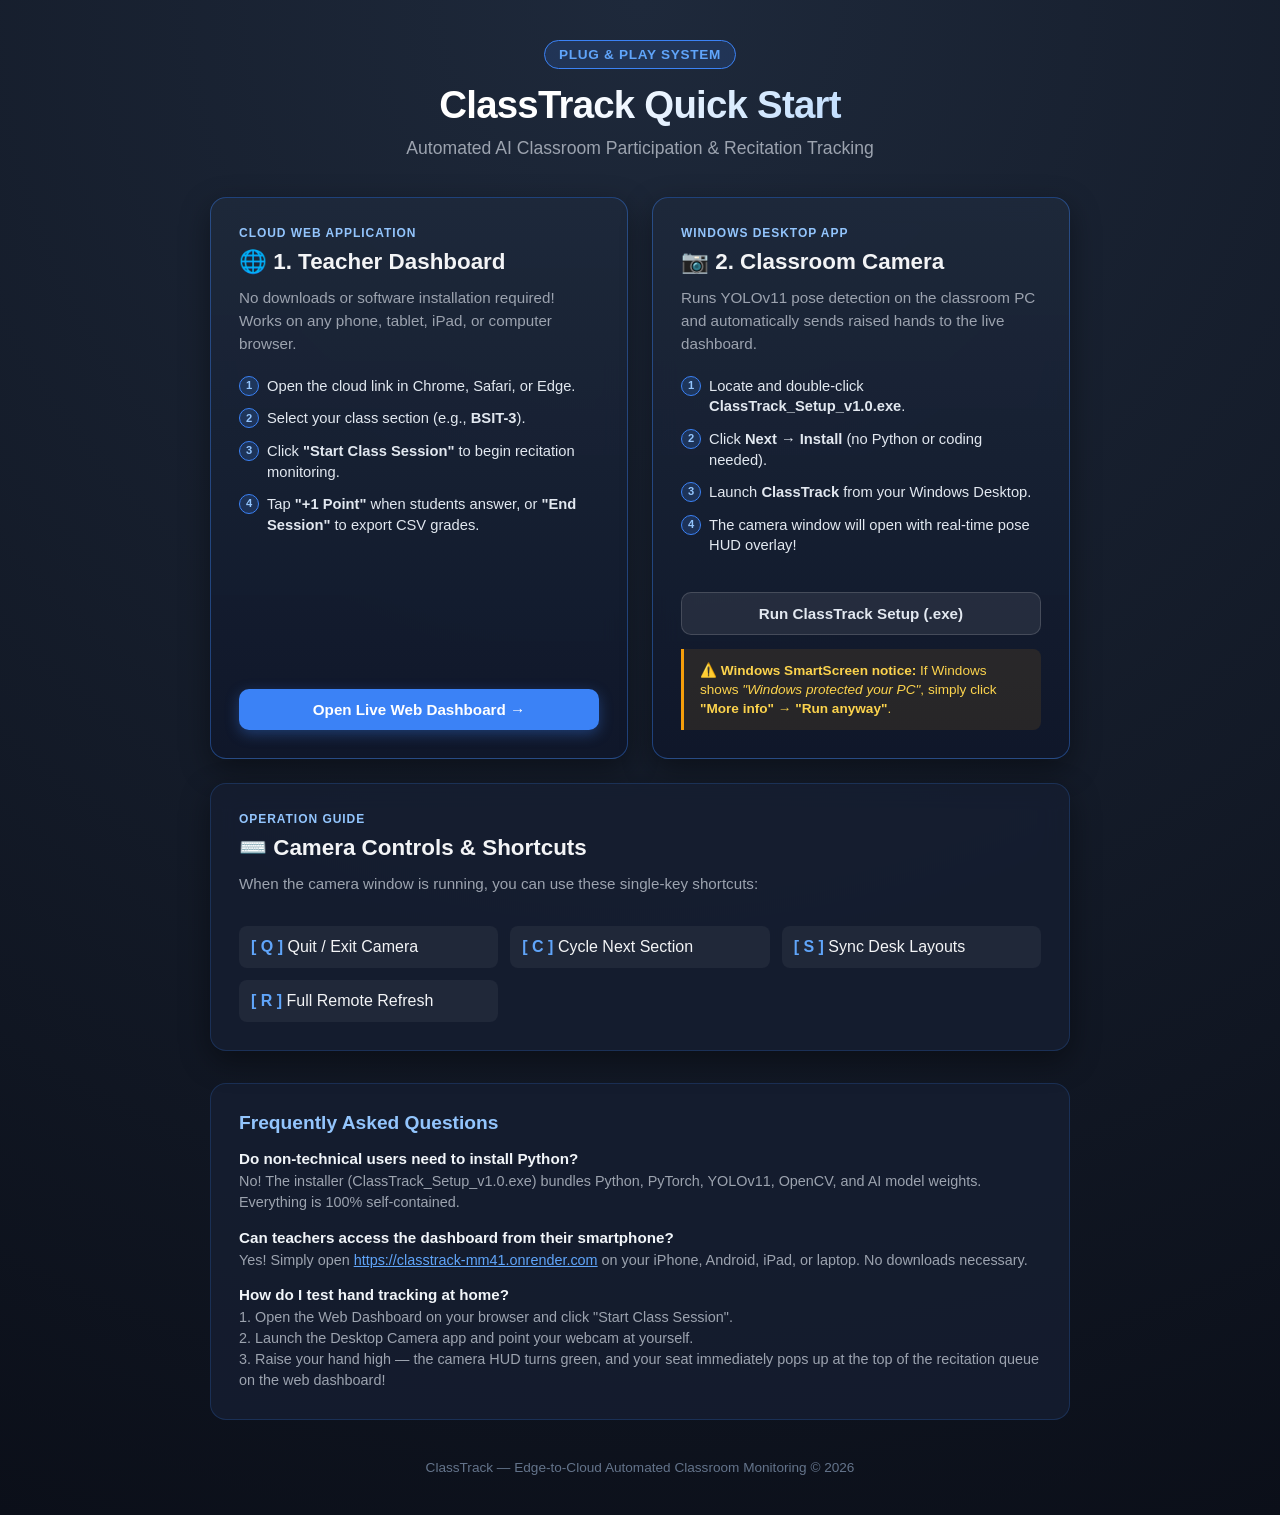
==== START_HERE.html @ ab91dfac "feat(installer): add Inno Setup wizard, PyInstaller spec, app icon, and BUILD_INSTALLER.bat automati" ====
<!DOCTYPE html>
<html lang="en">
<head>
  <meta charset="UTF-8">
  <meta name="viewport" content="width=device-width, initial-scale=1.0">
  <title>ClassTrack — Quick Start Guide</title>
  <style>
    :root {
      --bg: #0b0f19;
      --card-bg: rgba(22, 30, 49, 0.85);
      --card-border: rgba(59, 130, 246, 0.2);
      --accent: #3b82f6;
      --accent-hover: #2563eb;
      --accent-glow: rgba(59, 130, 246, 0.35);
      --text: #f3f4f6;
      --text-muted: #9ca3af;
      --success: #10b981;
      --warning: #f59e0b;
    }
    * {
      box-sizing: border-box;
      margin: 0;
      padding: 0;
      font-family: -apple-system, BlinkMacSystemFont, "Segoe UI", Roboto, Helvetica, Arial, sans-serif;
    }
    body {
      background: radial-gradient(circle at top, #1e293b, var(--bg));
      color: var(--text);
      min-height: 100vh;
      display: flex;
      flex-direction: column;
      align-items: center;
      padding: 40px 20px;
    }
    .container {
      max-width: 860px;
      width: 100%;
    }
    header {
      text-align: center;
      margin-bottom: 36px;
    }
    .badge {
      display: inline-block;
      padding: 6px 14px;
      background: rgba(59, 130, 246, 0.15);
      border: 1px solid var(--accent);
      border-radius: 9999px;
      color: #60a5fa;
      font-size: 0.85rem;
      font-weight: 600;
      text-transform: uppercase;
      letter-spacing: 0.05em;
      margin-bottom: 14px;
    }
    h1 {
      font-size: 2.4rem;
      font-weight: 800;
      letter-spacing: -0.02em;
      margin-bottom: 8px;
      background: linear-gradient(135deg, #ffffff 40%, #93c5fd);
      -webkit-background-clip: text;
      -webkit-text-fill-color: transparent;
    }
    .subtitle {
      color: var(--text-muted);
      font-size: 1.1rem;
      line-height: 1.5;
    }
    .grid {
      display: grid;
      grid-template-columns: 1fr;
      gap: 24px;
      margin-bottom: 32px;
    }
    @media (min-width: 768px) {
      .grid {
        grid-template-columns: 1fr 1fr;
      }
      .grid .full-width {
        grid-column: span 2;
      }
    }
    .card {
      background: var(--card-bg);
      border: 1px solid var(--card-border);
      border-radius: 16px;
      padding: 28px;
      backdrop-filter: blur(12px);
      box-shadow: 0 10px 30px rgba(0, 0, 0, 0.4);
      display: flex;
      flex-direction: column;
      position: relative;
      overflow: hidden;
    }
    .card.primary {
      border-color: rgba(59, 130, 246, 0.4);
      background: linear-gradient(180deg, rgba(30, 41, 59, 0.9) 0%, rgba(15, 23, 42, 0.95) 100%);
    }
    .card-tag {
      font-size: 0.75rem;
      font-weight: 700;
      text-transform: uppercase;
      letter-spacing: 0.08em;
      color: #93c5fd;
      margin-bottom: 8px;
    }
    .card h2 {
      font-size: 1.4rem;
      font-weight: 700;
      margin-bottom: 12px;
      display: flex;
      align-items: center;
      gap: 8px;
    }
    .card p {
      color: var(--text-muted);
      font-size: 0.95rem;
      line-height: 1.5;
      margin-bottom: 20px;
    }
    .steps {
      list-style: none;
      margin-bottom: 24px;
      flex-grow: 1;
    }
    .steps li {
      position: relative;
      padding-left: 28px;
      margin-bottom: 12px;
      font-size: 0.92rem;
      line-height: 1.4;
      color: #e2e8f0;
    }
    .steps li::before {
      content: attr(data-step);
      position: absolute;
      left: 0;
      top: 0;
      width: 18px;
      height: 18px;
      background: rgba(59, 130, 246, 0.2);
      border: 1px solid var(--accent);
      border-radius: 50%;
      display: flex;
      align-items: center;
      justify-content: center;
      font-size: 0.7rem;
      font-weight: 700;
      color: #93c5fd;
    }
    .btn {
      display: inline-flex;
      align-items: center;
      justify-content: center;
      gap: 8px;
      padding: 12px 20px;
      border-radius: 10px;
      font-weight: 600;
      font-size: 0.95rem;
      text-decoration: none;
      cursor: pointer;
      transition: all 0.2s ease;
      width: 100%;
      text-align: center;
    }
    .btn-primary {
      background: var(--accent);
      color: white;
      box-shadow: 0 4px 14px var(--accent-glow);
    }
    .btn-primary:hover {
      background: var(--accent-hover);
      transform: translateY(-1px);
    }
    .btn-secondary {
      background: rgba(255, 255, 255, 0.08);
      color: #e2e8f0;
      border: 1px solid rgba(255, 255, 255, 0.15);
    }
    .btn-secondary:hover {
      background: rgba(255, 255, 255, 0.14);
      transform: translateY(-1px);
    }
    .note-box {
      background: rgba(245, 158, 11, 0.1);
      border-left: 3px solid var(--warning);
      padding: 12px 16px;
      border-radius: 0 8px 8px 0;
      margin-top: 14px;
      font-size: 0.85rem;
      color: #fcd34d;
      line-height: 1.4;
    }
    .faq-section {
      background: var(--card-bg);
      border: 1px solid var(--card-border);
      border-radius: 16px;
      padding: 28px;
      margin-top: 10px;
    }
    .faq-section h3 {
      font-size: 1.2rem;
      margin-bottom: 16px;
      color: #93c5fd;
    }
    .faq-item {
      margin-bottom: 16px;
    }
    .faq-item:last-child {
      margin-bottom: 0;
    }
    .faq-q {
      font-weight: 600;
      color: #f1f5f9;
      font-size: 0.95rem;
      margin-bottom: 4px;
    }
    .faq-a {
      color: var(--text-muted);
      font-size: 0.9rem;
      line-height: 1.45;
    }
    footer {
      margin-top: 40px;
      text-align: center;
      color: #64748b;
      font-size: 0.85rem;
    }
  </style>
</head>
<body>
  <div class="container">
    <header>
      <div class="badge">Plug &amp; Play System</div>
      <h1>ClassTrack Quick Start</h1>
      <p class="subtitle">Automated AI Classroom Participation &amp; Recitation Tracking</p>
    </header>

    <div class="grid">
      <!-- Card 1: Web Dashboard -->
      <div class="card primary">
        <div class="card-tag">Cloud Web Application</div>
        <h2>🌐 1. Teacher Dashboard</h2>
        <p>No downloads or software installation required! Works on any phone, tablet, iPad, or computer browser.</p>
        
        <ul class="steps">
          <li data-step="1">Open the cloud link in Chrome, Safari, or Edge.</li>
          <li data-step="2">Select your class section (e.g., <strong>BSIT-3</strong>).</li>
          <li data-step="3">Click <strong>"Start Class Session"</strong> to begin recitation monitoring.</li>
          <li data-step="4">Tap <strong>"+1 Point"</strong> when students answer, or <strong>"End Session"</strong> to export CSV grades.</li>
        </ul>

        <a href="https://classtrack-mm41.onrender.com" target="_blank" class="btn btn-primary">
          Open Live Web Dashboard &rarr;
        </a>
      </div>

      <!-- Card 2: Desktop Camera App -->
      <div class="card primary">
        <div class="card-tag">Windows Desktop App</div>
        <h2>📷 2. Classroom Camera</h2>
        <p>Runs YOLOv11 pose detection on the classroom PC and automatically sends raised hands to the live dashboard.</p>
        
        <ul class="steps">
          <li data-step="1">Locate and double-click <strong>ClassTrack_Setup_v1.0.exe</strong>.</li>
          <li data-step="2">Click <strong>Next &rarr; Install</strong> (no Python or coding needed).</li>
          <li data-step="3">Launch <strong>ClassTrack</strong> from your Windows Desktop.</li>
          <li data-step="4">The camera window will open with real-time pose HUD overlay!</li>
        </ul>

        <a href="dist/installer/ClassTrack_Setup_v1.0.exe" class="btn btn-secondary">
          Run ClassTrack Setup (.exe)
        </a>

        <div class="note-box">
          ⚠️ <strong>Windows SmartScreen notice:</strong> If Windows shows <em>"Windows protected your PC"</em>, simply click <strong>"More info"</strong> &rarr; <strong>"Run anyway"</strong>.
        </div>
      </div>

      <!-- Full Width: Controls & Info -->
      <div class="card full-width">
        <div class="card-tag">Operation Guide</div>
        <h2>⌨️ Camera Controls &amp; Shortcuts</h2>
        <p>When the camera window is running, you can use these single-key shortcuts:</p>
        
        <div style="display: grid; grid-template-columns: repeat(auto-fit, minmax(200px, 1fr)); gap: 12px; margin-top: 10px;">
          <div style="background: rgba(255,255,255,0.05); padding: 12px; border-radius: 8px;">
            <strong style="color: #60a5fa;">[ Q ]</strong> Quit / Exit Camera
          </div>
          <div style="background: rgba(255,255,255,0.05); padding: 12px; border-radius: 8px;">
            <strong style="color: #60a5fa;">[ C ]</strong> Cycle Next Section
          </div>
          <div style="background: rgba(255,255,255,0.05); padding: 12px; border-radius: 8px;">
            <strong style="color: #60a5fa;">[ S ]</strong> Sync Desk Layouts
          </div>
          <div style="background: rgba(255,255,255,0.05); padding: 12px; border-radius: 8px;">
            <strong style="color: #60a5fa;">[ R ]</strong> Full Remote Refresh
          </div>
        </div>
      </div>
    </div>

    <!-- FAQ Section -->
    <div class="faq-section">
      <h3>Frequently Asked Questions</h3>
      
      <div class="faq-item">
        <div class="faq-q">Do non-technical users need to install Python?</div>
        <div class="faq-a">No! The installer (<code>ClassTrack_Setup_v1.0.exe</code>) bundles Python, PyTorch, YOLOv11, OpenCV, and AI model weights. Everything is 100% self-contained.</div>
      </div>

      <div class="faq-item">
        <div class="faq-q">Can teachers access the dashboard from their smartphone?</div>
        <div class="faq-a">Yes! Simply open <a href="https://classtrack-mm41.onrender.com" target="_blank" style="color: #60a5fa;">https://classtrack-mm41.onrender.com</a> on your iPhone, Android, iPad, or laptop. No downloads necessary.</div>
      </div>

      <div class="faq-item">
        <div class="faq-q">How do I test hand tracking at home?</div>
        <div class="faq-a">1. Open the Web Dashboard on your browser and click "Start Class Session".<br>2. Launch the Desktop Camera app and point your webcam at yourself.<br>3. Raise your hand high — the camera HUD turns green, and your seat immediately pops up at the top of the recitation queue on the web dashboard!</div>
      </div>
    </div>

    <footer>
      ClassTrack — Edge-to-Cloud Automated Classroom Monitoring &copy; 2026
    </footer>
  </div>
</body>
</html>
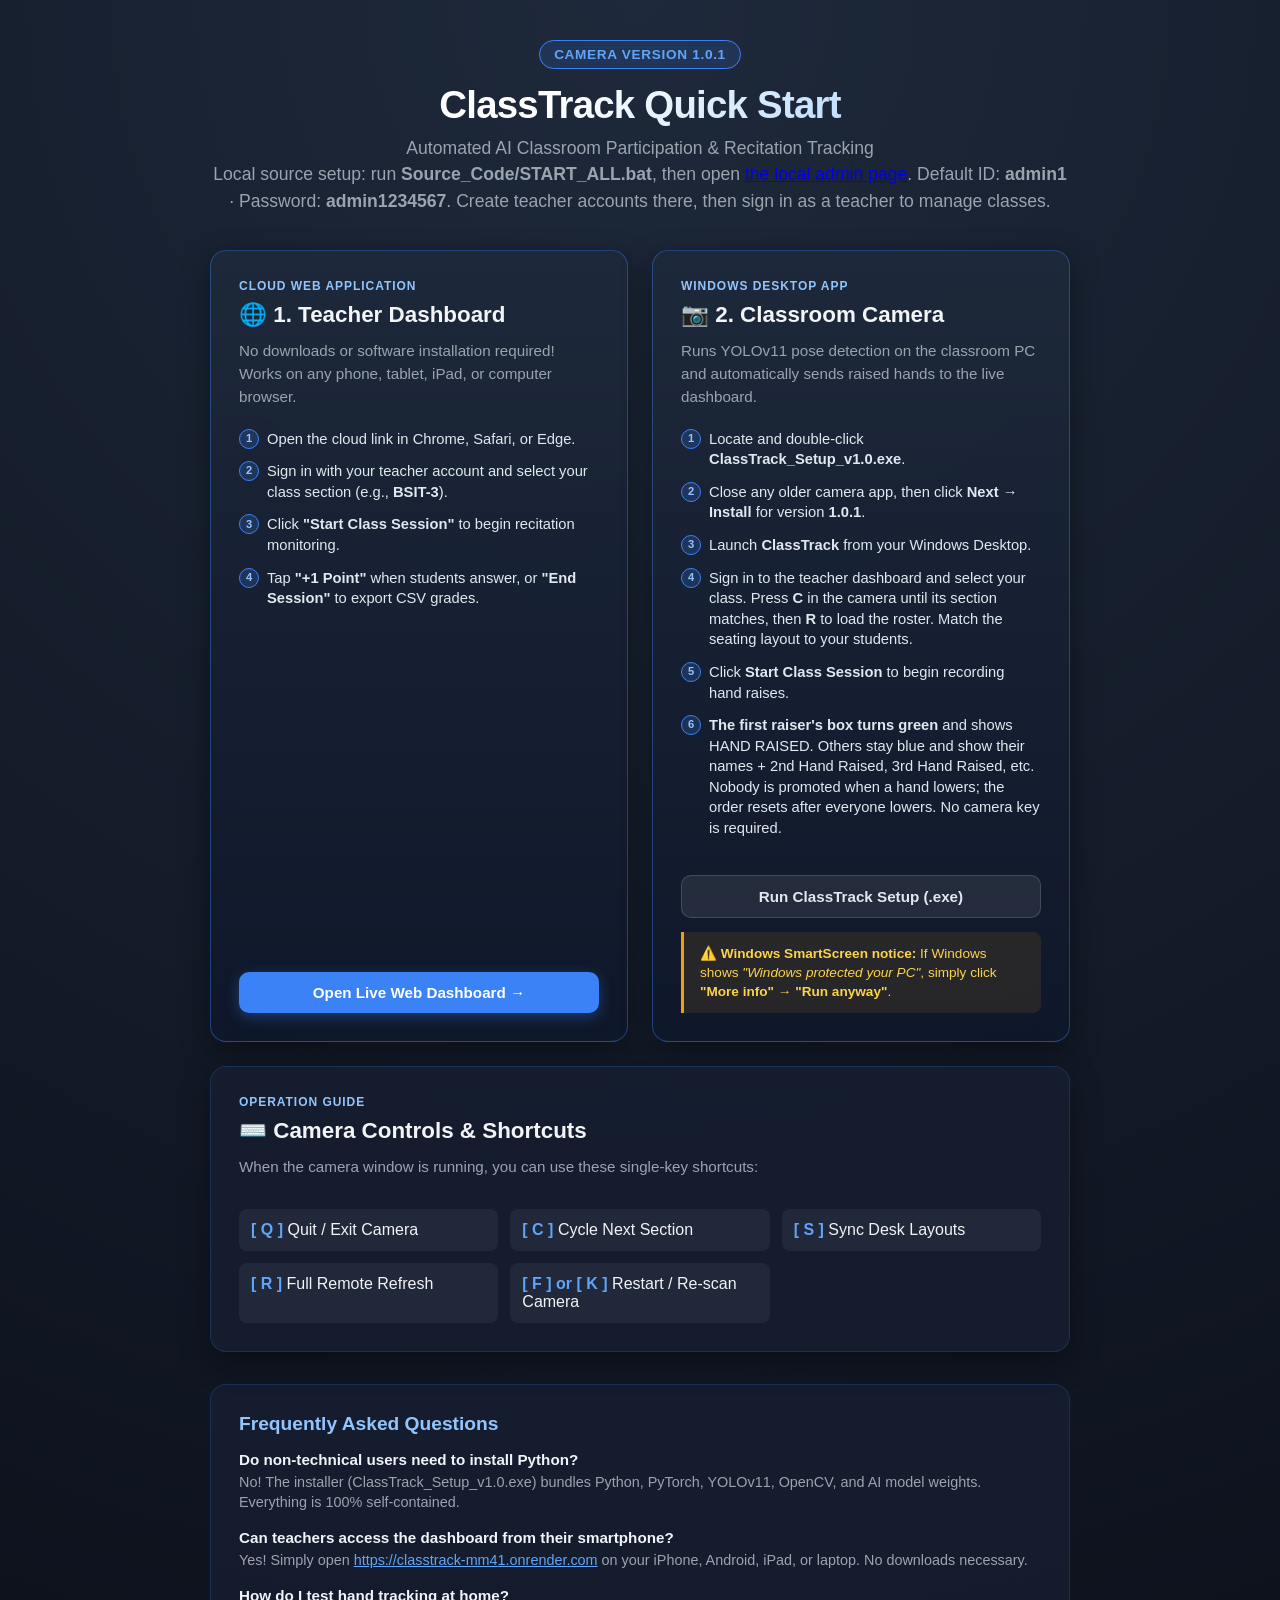
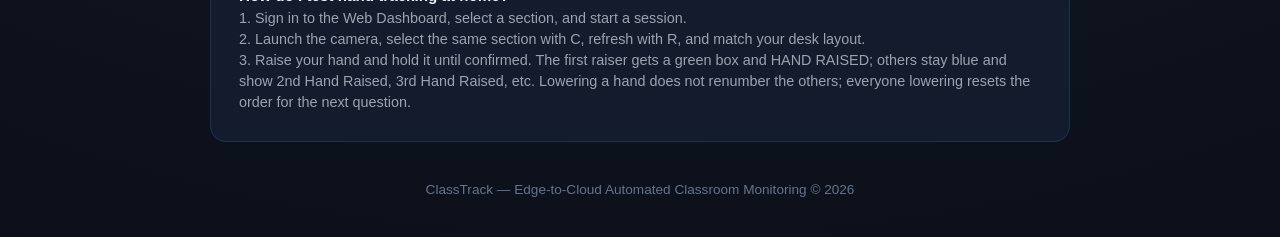
==== commit 755c5704: "fix: stabilize classroom tracking and session sync" ====
--- a/START_HERE.html
+++ b/START_HERE.html
@@ -232,9 +232,10 @@
 <body>
   <div class="container">
     <header>
-      <div class="badge">Plug &amp; Play System</div>
+      <div class="badge">Camera Version 1.0.1</div>
       <h1>ClassTrack Quick Start</h1>
       <p class="subtitle">Automated AI Classroom Participation &amp; Recitation Tracking</p>
+      <p class="subtitle">Local source setup: run <strong>Source_Code/START_ALL.bat</strong>, then open <a href="http://127.0.0.1:8000/admin">the local admin page</a>. Default ID: <strong>admin1</strong> &middot; Password: <strong>admin1234567</strong>. Create teacher accounts there, then sign in as a teacher to manage classes.</p>
     </header>
 
     <div class="grid">
@@ -246,7 +247,7 @@
         
         <ul class="steps">
           <li data-step="1">Open the cloud link in Chrome, Safari, or Edge.</li>
-          <li data-step="2">Select your class section (e.g., <strong>BSIT-3</strong>).</li>
+          <li data-step="2">Sign in with your teacher account and select your class section (e.g., <strong>BSIT-3</strong>).</li>
           <li data-step="3">Click <strong>"Start Class Session"</strong> to begin recitation monitoring.</li>
           <li data-step="4">Tap <strong>"+1 Point"</strong> when students answer, or <strong>"End Session"</strong> to export CSV grades.</li>
         </ul>
@@ -264,9 +265,11 @@
         
         <ul class="steps">
           <li data-step="1">Locate and double-click <strong>ClassTrack_Setup_v1.0.exe</strong>.</li>
-          <li data-step="2">Click <strong>Next &rarr; Install</strong> (no Python or coding needed).</li>
+          <li data-step="2">Close any older camera app, then click <strong>Next &rarr; Install</strong> for version <strong>1.0.1</strong>.</li>
           <li data-step="3">Launch <strong>ClassTrack</strong> from your Windows Desktop.</li>
-          <li data-step="4">The camera window will open with real-time pose HUD overlay!</li>
+          <li data-step="4">Sign in to the teacher dashboard and select your class. Press <strong>C</strong> in the camera until its section matches, then <strong>R</strong> to load the roster. Match the seating layout to your students.</li>
+          <li data-step="5">Click <strong>Start Class Session</strong> to begin recording hand raises.</li>
+          <li data-step="6"><strong>The first raiser's box turns green</strong> and shows HAND RAISED. Others stay blue and show their names + 2nd Hand Raised, 3rd Hand Raised, etc. Nobody is promoted when a hand lowers; the order resets after everyone lowers. No camera key is required.</li>
         </ul>
 
         <a href="dist/installer/ClassTrack_Setup_v1.0.exe" class="btn btn-secondary">
@@ -297,6 +300,9 @@
           <div style="background: rgba(255,255,255,0.05); padding: 12px; border-radius: 8px;">
             <strong style="color: #60a5fa;">[ R ]</strong> Full Remote Refresh
           </div>
+          <div style="background: rgba(255,255,255,0.05); padding: 12px; border-radius: 8px;">
+            <strong style="color: #60a5fa;">[ F ] or [ K ]</strong> Restart / Re-scan Camera
+          </div>
         </div>
       </div>
     </div>
@@ -317,7 +323,7 @@
 
       <div class="faq-item">
         <div class="faq-q">How do I test hand tracking at home?</div>
-        <div class="faq-a">1. Open the Web Dashboard on your browser and click "Start Class Session".<br>2. Launch the Desktop Camera app and point your webcam at yourself.<br>3. Raise your hand high — the camera HUD turns green, and your seat immediately pops up at the top of the recitation queue on the web dashboard!</div>
+        <div class="faq-a">1. Sign in to the Web Dashboard, select a section, and start a session.<br>2. Launch the camera, select the same section with C, refresh with R, and match your desk layout.<br>3. Raise your hand and hold it until confirmed. The first raiser gets a green box and HAND RAISED; others stay blue and show 2nd Hand Raised, 3rd Hand Raised, etc. Lowering a hand does not renumber the others; everyone lowering resets the order for the next question.</div>
       </div>
     </div>
 
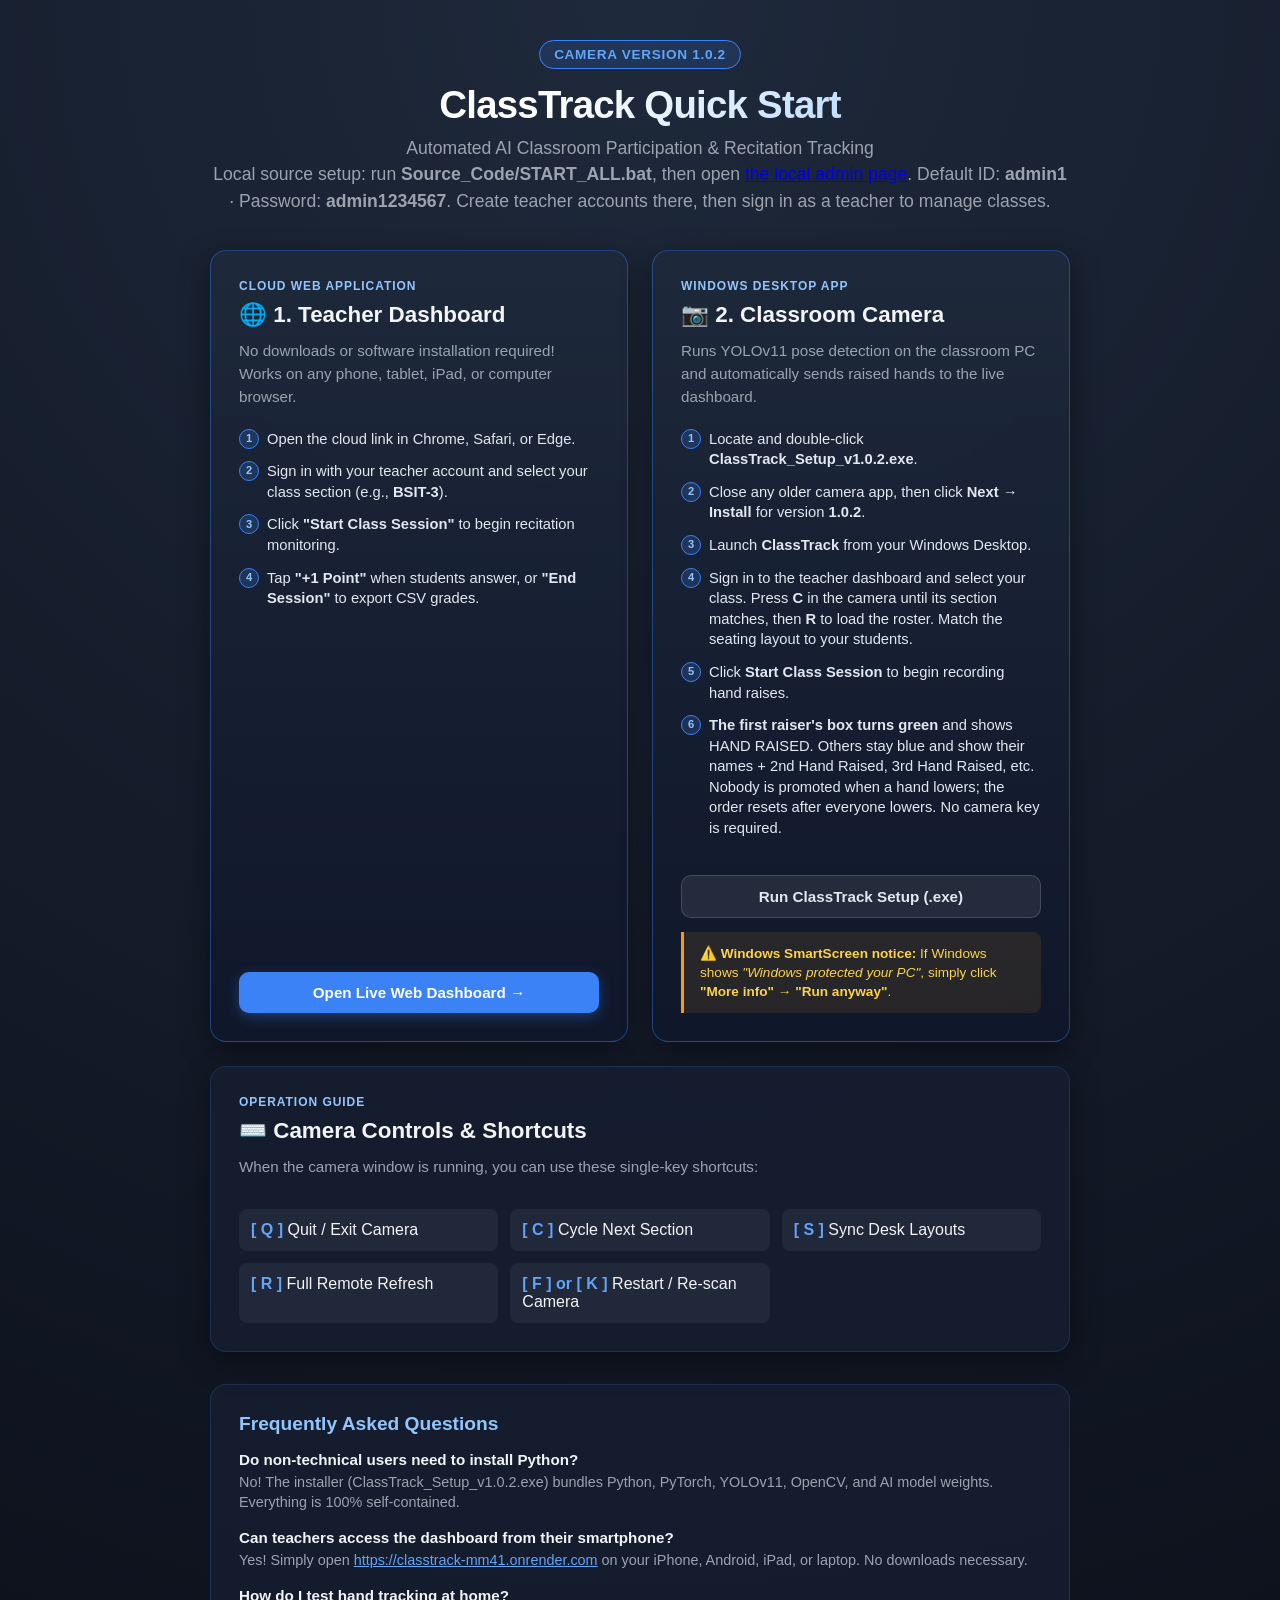
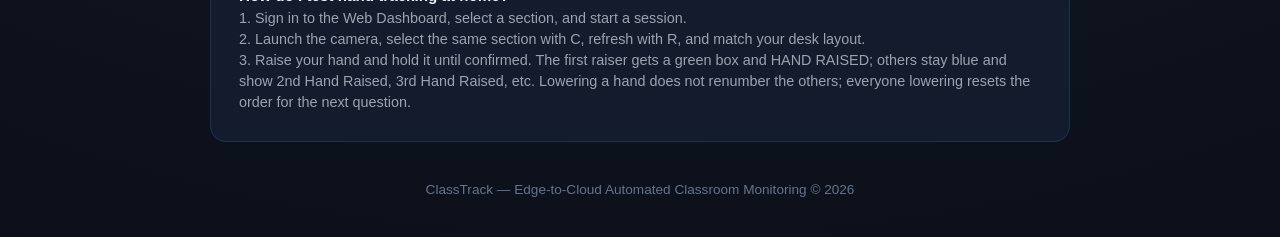
==== commit 9f7580d0: "feat: bind cloud camera nodes to teacher sections" ====
--- a/START_HERE.html
+++ b/START_HERE.html
@@ -232,7 +232,7 @@
 <body>
   <div class="container">
     <header>
-      <div class="badge">Camera Version 1.0.1</div>
+      <div class="badge">Camera Version 1.0.2</div>
       <h1>ClassTrack Quick Start</h1>
       <p class="subtitle">Automated AI Classroom Participation &amp; Recitation Tracking</p>
       <p class="subtitle">Local source setup: run <strong>Source_Code/START_ALL.bat</strong>, then open <a href="http://127.0.0.1:8000/admin">the local admin page</a>. Default ID: <strong>admin1</strong> &middot; Password: <strong>admin1234567</strong>. Create teacher accounts there, then sign in as a teacher to manage classes.</p>
@@ -264,15 +264,15 @@
         <p>Runs YOLOv11 pose detection on the classroom PC and automatically sends raised hands to the live dashboard.</p>
         
         <ul class="steps">
-          <li data-step="1">Locate and double-click <strong>ClassTrack_Setup_v1.0.exe</strong>.</li>
-          <li data-step="2">Close any older camera app, then click <strong>Next &rarr; Install</strong> for version <strong>1.0.1</strong>.</li>
+          <li data-step="1">Locate and double-click <strong>ClassTrack_Setup_v1.0.2.exe</strong>.</li>
+          <li data-step="2">Close any older camera app, then click <strong>Next &rarr; Install</strong> for version <strong>1.0.2</strong>.</li>
           <li data-step="3">Launch <strong>ClassTrack</strong> from your Windows Desktop.</li>
           <li data-step="4">Sign in to the teacher dashboard and select your class. Press <strong>C</strong> in the camera until its section matches, then <strong>R</strong> to load the roster. Match the seating layout to your students.</li>
           <li data-step="5">Click <strong>Start Class Session</strong> to begin recording hand raises.</li>
           <li data-step="6"><strong>The first raiser's box turns green</strong> and shows HAND RAISED. Others stay blue and show their names + 2nd Hand Raised, 3rd Hand Raised, etc. Nobody is promoted when a hand lowers; the order resets after everyone lowers. No camera key is required.</li>
         </ul>
 
-        <a href="dist/installer/ClassTrack_Setup_v1.0.exe" class="btn btn-secondary">
+        <a href="dist/installer/ClassTrack_Setup_v1.0.2.exe" class="btn btn-secondary">
           Run ClassTrack Setup (.exe)
         </a>
 
@@ -313,7 +313,7 @@
       
       <div class="faq-item">
         <div class="faq-q">Do non-technical users need to install Python?</div>
-        <div class="faq-a">No! The installer (<code>ClassTrack_Setup_v1.0.exe</code>) bundles Python, PyTorch, YOLOv11, OpenCV, and AI model weights. Everything is 100% self-contained.</div>
+        <div class="faq-a">No! The installer (<code>ClassTrack_Setup_v1.0.2.exe</code>) bundles Python, PyTorch, YOLOv11, OpenCV, and AI model weights. Everything is 100% self-contained.</div>
       </div>
 
       <div class="faq-item">
